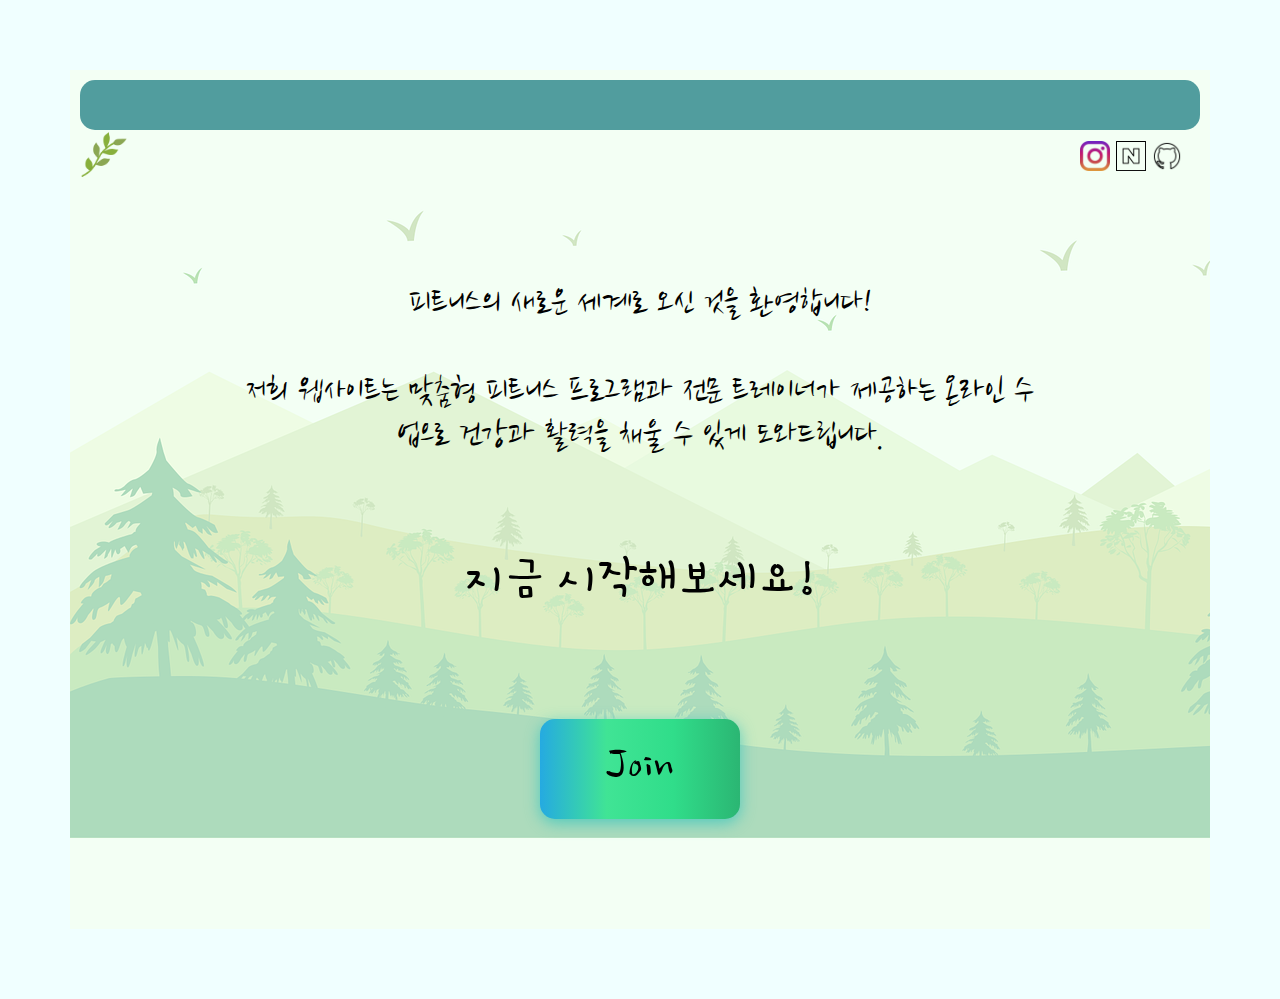
==== index.html @ 181926dd "first-page 디자인 수정" ====
<!DOCTYPE html>
<html lang="ko">
<head>
    <meta charset="UTF-8">
    <meta http-equiv="X-UA-Compatible" content="IE=edge">
    <meta name="viewport" content="width=device-width, initial-scale=1.0">
    <title>first_page</title>
    <link rel="stylesheet" href="first.css">
    <link rel="preconnect" href="https://fonts.googleapis.com">
<link rel="preconnect" href="https://fonts.gstatic.com" crossorigin>
<link href="https://fonts.googleapis.com/css2?family=Gamja+Flower&display=swap" rel="stylesheet">
<link href="https://fonts.googleapis.com/css2?family=Caveat&family=Dancing+Script&family=EB+Garamond:ital,wght@0,700;1,400&family=Gaegu:wght@300&family=Nanum+Brush+Script&family=Pangolin&display=swap" rel="stylesheet">
</head>
<body>
    <!------------------------------------------- 헤더 -------------------------------------------------------->
<header>
    <div class="main-string"></div>
    <img id="Logo-img" src="Logo.png" alt="로고">
    <div class="main">
    <a href="https://github.com/nohheeyeon"><img src="github.png" alt="깃허브"></a>
    <a href="https://m.blog.naver.com/scarletberries"><img src="naver.png" alt="네이버"></a>
    <a href="https://instagram.com/heeyeon_00?igshid=MzRlODBiNWFlZA=="><img src="instagram.png" alt="인스타그램"></a>
    </div>
    <div class="main-page">
    <div class="introduce">피트니스의 새로운 세계로 오신 것을 환영합니다! <br><br> 저희 웹사이트는 맞춤형 피트니스 프로그램과 전문 트레이너가 제공하는 온라인 수업으로 건강과 활력을 채울 수 있게 도와드립니다. <br><br><br> <span>지금 시작해보세요!</span></div>
    <!------------------------------------------- 버튼 oneclick--------------------------------------------------------->
    <a href="#" onclick="location.href='loading.html'"><input type="button" value="Join" /></a>
</header>
</div>
</body>
</html>
---- first.css ----
*{
    font-family: 'Nanum Brush Script', cursive;
}

body{
    background-color: azure;
}

header {
    padding: 10px;
    margin: 10px;
    position: relative; /* 부모 요소를 relative로 설정하여 가상 요소의 위치 기준을 설정 */
}

header::before {
    content: "";
    position: absolute;
    top: 0;
    left: 0;
    right: 0;
    bottom: 0;
    background-image: url(background_mountain.png);
    height: 100%;
    width: 100%;
    opacity: 0.3; /* 투명도를 조절할 값을 입력 (0.0 ~ 1.0 사이) */
    z-index: -1; /* 가상 요소를 배경 이미지의 뒤에 위치시킴 */
}

/* .main-string{
    box-sizing: border-box;
    background-color: rgb(19, 181, 127);
    height: 30px;
    width: 100vh;
} */

#Logo-img{
    height: 50px;
    width: 50px;
}

.main{
    display: flex;
    flex-direction: row-reverse;
    margin-top: -50px;
}

.main img{
    height: 30px;
    width: 30px;
    margin: 3px;
    position: relative;
    right: 15px;
}

body {
    padding: 30px;
    margin: 30px;
    background-color: azure;
}

.main-string {
    box-sizing: border-box;
    background-color: #519d9e;
    height: 50px;
    width: 100%;
    border-radius: 15px;
    border: none;
}

#Logo-img {
    height: 50px;
    width: 50px;
}

.main {
    display: flex;
    flex-direction: row-reverse;
    margin-top: -50px;
}

.main-page{
    display: flex;
    flex-direction: column;
    justify-content: center;
    align-items: center;
    margin: auto;
}
.introduce{
    font-size: 35px;
    margin-top: 200px;
    text-align: center;
    margin: 100px;
    width: 800px;
}

.introduce span{
    font-family: 'Gamja Flower', cursive;
    font-size: 50px;
}

input[type="button"] {
    background-image: linear-gradient(to right, #25aae1, #40e495, #30dd8a, #2bb673);
    box-shadow: 0 4px 15px 0 rgba(49, 196, 190, 0.75);
    margin-top: 10px;
    width: 200px;
    height: 100px;
    font-size: 50px;
    border: none;
    border-radius: 15px;
    position: relative;
    margin-bottom: 100px;
    transition: box-shadow 0.3s; /* box-shadow 속성에 transition 추가 */
}

input[type="button"]:hover{
    box-shadow: 8px 8px #99bdff;
    cursor: pointer;
}

input[type="button"]:not(:hover) {
    transition: box-shadow 0.3s; /* hover 상태가 아닐 때도 transition 추가 */
}
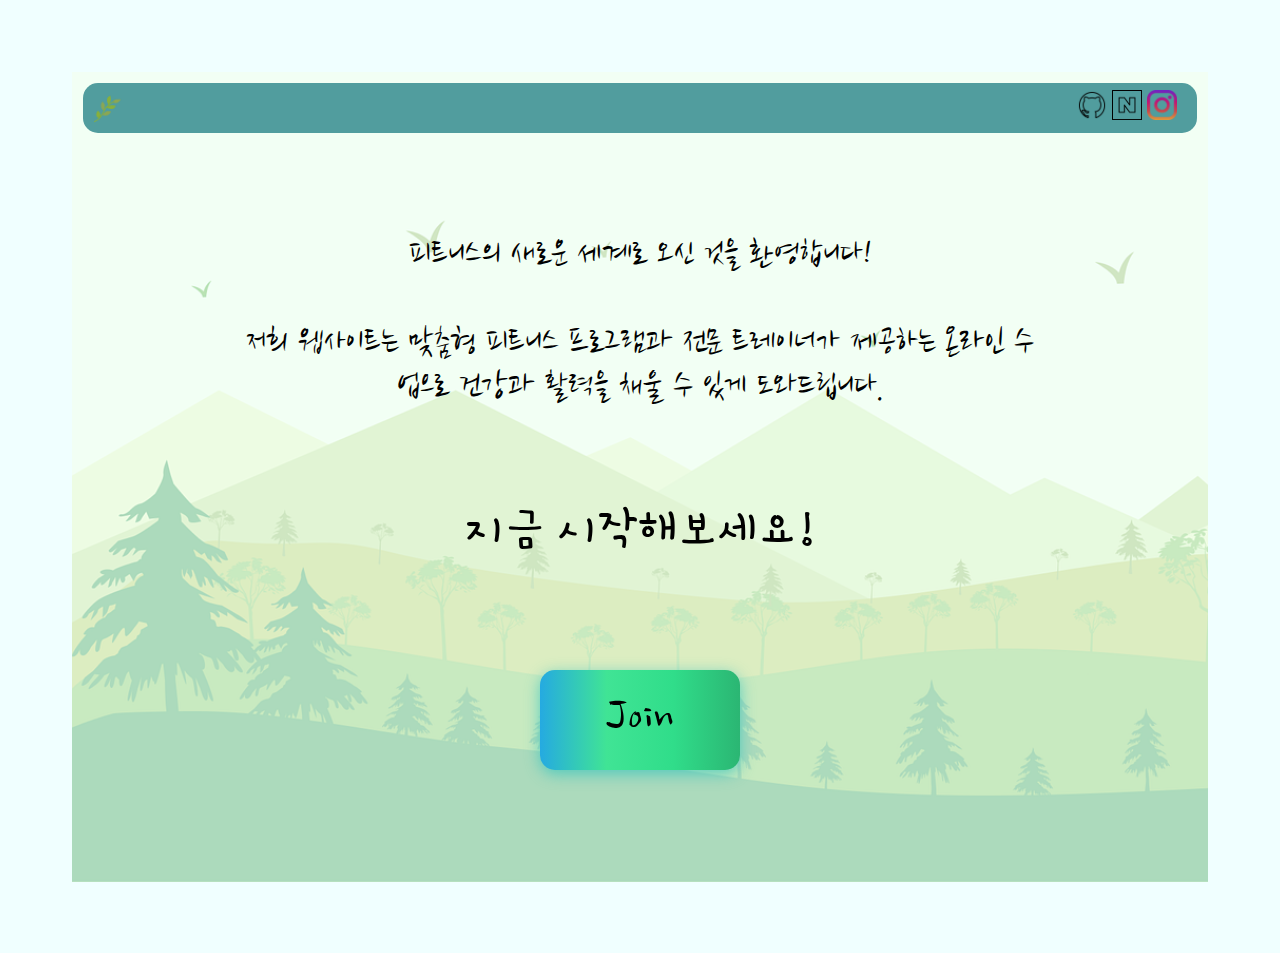
==== commit e5184aeb: "미디어 쿼리 추가" ====
--- a/index.html
+++ b/index.html
@@ -14,13 +14,14 @@
 <body>
     <!------------------------------------------- 헤더 -------------------------------------------------------->
 <header>
-    <div class="main-string"></div>
+    <div class="main-string">
+    <div class="main">
     <img id="Logo-img" src="Logo.png" alt="로고">
-    <div class="main">
     <a href="https://github.com/nohheeyeon"><img src="github.png" alt="깃허브"></a>
     <a href="https://m.blog.naver.com/scarletberries"><img src="naver.png" alt="네이버"></a>
     <a href="https://instagram.com/heeyeon_00?igshid=MzRlODBiNWFlZA=="><img src="instagram.png" alt="인스타그램"></a>
     </div>
+</div>
     <div class="main-page">
     <div class="introduce">피트니스의 새로운 세계로 오신 것을 환영합니다! <br><br> 저희 웹사이트는 맞춤형 피트니스 프로그램과 전문 트레이너가 제공하는 온라인 수업으로 건강과 활력을 채울 수 있게 도와드립니다. <br><br><br> <span>지금 시작해보세요!</span></div>
     <!------------------------------------------- 버튼 oneclick--------------------------------------------------------->
--- a/first.css
+++ b/first.css
@@ -1,15 +1,17 @@
-*{
+* {
     font-family: 'Nanum Brush Script', cursive;
 }
 
-body{
+body {
     background-color: azure;
+    padding: 30px;
+    margin: 30px;
 }
 
 header {
-    padding: 10px;
-    margin: 10px;
-    position: relative; /* 부모 요소를 relative로 설정하여 가상 요소의 위치 기준을 설정 */
+    padding: 1%;
+    margin: 1%;
+    position: relative;
 }
 
 header::before {
@@ -20,42 +22,35 @@
     right: 0;
     bottom: 0;
     background-image: url(background_mountain.png);
-    height: 100%;
-    width: 100%;
-    opacity: 0.3; /* 투명도를 조절할 값을 입력 (0.0 ~ 1.0 사이) */
-    z-index: -1; /* 가상 요소를 배경 이미지의 뒤에 위치시킴 */
+    background-size: cover;
+    opacity: 0.3;
+    z-index: -1;
 }
 
-/* .main-string{
-    box-sizing: border-box;
-    background-color: rgb(19, 181, 127);
-    height: 30px;
-    width: 100vh;
-} */
-
-#Logo-img{
-    height: 50px;
-    width: 50px;
+.main {
+    display: flex;
+    justify-content: space-between;
+    align-items: center;
 }
 
-.main{
-    display: flex;
-    flex-direction: row-reverse;
-    margin-top: -50px;
+.main img#Logo-img {
+    margin-right: auto;
+    margin-left: 25px;
 }
 
-.main img{
+.main img:not(#Logo-img) {
+    margin-left: auto;
+    margin-right: 5px;
+}
+
+
+
+.main img {
     height: 30px;
     width: 30px;
-    margin: 3px;
+    margin: 7px;
     position: relative;
     right: 15px;
-}
-
-body {
-    padding: 30px;
-    margin: 30px;
-    background-color: azure;
 }
 
 .main-string {
@@ -67,25 +62,15 @@
     border: none;
 }
 
-#Logo-img {
-    height: 50px;
-    width: 50px;
-}
-
-.main {
-    display: flex;
-    flex-direction: row-reverse;
-    margin-top: -50px;
-}
-
-.main-page{
+.main-page {
     display: flex;
     flex-direction: column;
     justify-content: center;
     align-items: center;
     margin: auto;
 }
-.introduce{
+
+.introduce {
     font-size: 35px;
     margin-top: 200px;
     text-align: center;
@@ -93,7 +78,7 @@
     width: 800px;
 }
 
-.introduce span{
+.introduce span {
     font-family: 'Gamja Flower', cursive;
     font-size: 50px;
 }
@@ -109,14 +94,52 @@
     border-radius: 15px;
     position: relative;
     margin-bottom: 100px;
-    transition: box-shadow 0.3s; /* box-shadow 속성에 transition 추가 */
+    transition: box-shadow 0.3s;
 }
 
-input[type="button"]:hover{
+input[type="button"]:hover {
     box-shadow: 8px 8px #99bdff;
     cursor: pointer;
 }
 
 input[type="button"]:not(:hover) {
-    transition: box-shadow 0.3s; /* hover 상태가 아닐 때도 transition 추가 */
+    transition: box-shadow 0.3s;
 }
+
+/* 미디어 쿼리 */
+
+@media (max-width: 768px) {
+    .introduce {
+        font-size: 25px;
+        width: 100%;
+    }
+
+    .introduce span {
+        font-size: 40px;
+    }
+
+    input[type="button"] {
+        width: 150px;
+        height: 80px;
+        font-size: 30px;
+        margin-bottom: 50px;
+    }
+}
+
+@media (max-width: 480px) {
+    .introduce {
+        font-size: 20px;
+        width: 100%;
+    }
+
+    .introduce span {
+        font-size: 35px;
+    }
+
+    input[type="button"] {
+        width: 120px;
+        height: 60px;
+        font-size: 25px;
+        margin-bottom: 30px;
+    }
+}
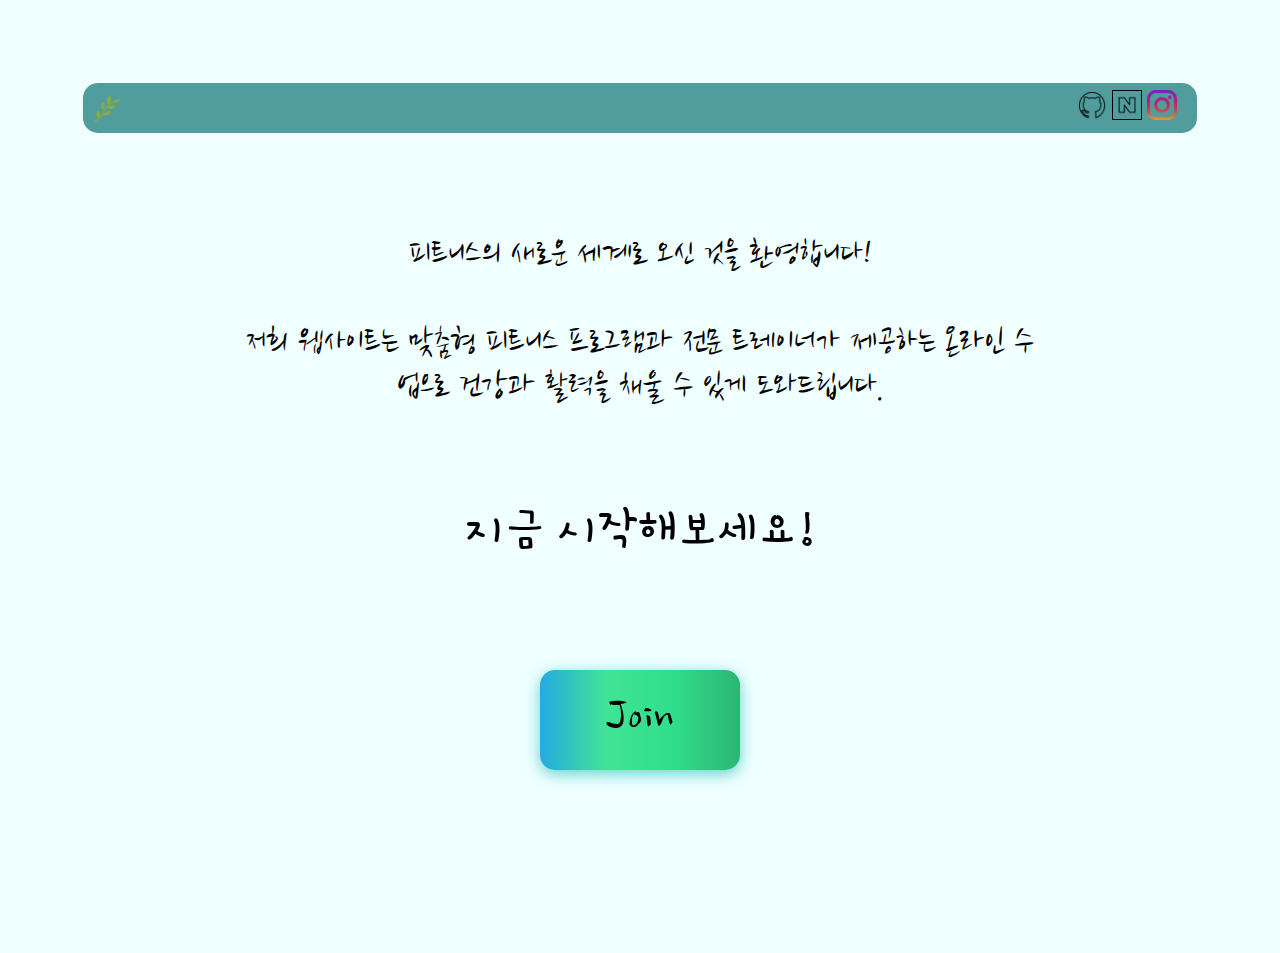
==== commit d1c087d2: "asset, cs, js 정리" ====
--- a/index.html
+++ b/index.html
@@ -5,7 +5,7 @@
     <meta http-equiv="X-UA-Compatible" content="IE=edge">
     <meta name="viewport" content="width=device-width, initial-scale=1.0">
     <title>first_page</title>
-    <link rel="stylesheet" href="first.css">
+    <link rel="stylesheet" href="css/first.css">
     <link rel="preconnect" href="https://fonts.googleapis.com">
 <link rel="preconnect" href="https://fonts.gstatic.com" crossorigin>
 <link href="https://fonts.googleapis.com/css2?family=Gamja+Flower&display=swap" rel="stylesheet">
@@ -16,10 +16,10 @@
 <header>
     <div class="main-string">
     <div class="main">
-    <img id="Logo-img" src="Logo.png" alt="로고">
-    <a href="https://github.com/nohheeyeon"><img src="github.png" alt="깃허브"></a>
-    <a href="https://m.blog.naver.com/scarletberries"><img src="naver.png" alt="네이버"></a>
-    <a href="https://instagram.com/heeyeon_00?igshid=MzRlODBiNWFlZA=="><img src="instagram.png" alt="인스타그램"></a>
+    <img id="Logo-img" src="asset/Logo.png" alt="로고">
+    <a href="https://github.com/nohheeyeon"><img src="asset/github.png" alt="깃허브"></a>
+    <a href="https://m.blog.naver.com/scarletberries"><img src="asset/naver.png" alt="네이버"></a>
+    <a href="https://instagram.com/heeyeon_00?igshid=MzRlODBiNWFlZA=="><img src="asset/instagram.png" alt="인스타그램"></a>
     </div>
 </div>
     <div class="main-page">
--- a/css/first.css
+++ b/css/first.css
@@ -0,0 +1,145 @@
+* {
+    font-family: 'Nanum Brush Script', cursive;
+}
+
+body {
+    background-color: azure;
+    padding: 30px;
+    margin: 30px;
+}
+
+header {
+    padding: 1%;
+    margin: 1%;
+    position: relative;
+}
+
+header::before {
+    content: "";
+    position: absolute;
+    top: 0;
+    left: 0;
+    right: 0;
+    bottom: 0;
+    background-image: url(asset/background_mountain.png);
+    background-size: cover;
+    opacity: 0.3;
+    z-index: -1;
+}
+
+.main {
+    display: flex;
+    justify-content: space-between;
+    align-items: center;
+}
+
+.main img#Logo-img {
+    margin-right: auto;
+    margin-left: 25px;
+}
+
+.main img:not(#Logo-img) {
+    margin-left: auto;
+    margin-right: 5px;
+}
+
+
+
+.main img {
+    height: 30px;
+    width: 30px;
+    margin: 7px;
+    position: relative;
+    right: 15px;
+}
+
+.main-string {
+    box-sizing: border-box;
+    background-color: #519d9e;
+    height: 50px;
+    width: 100%;
+    border-radius: 15px;
+    border: none;
+}
+
+.main-page {
+    display: flex;
+    flex-direction: column;
+    justify-content: center;
+    align-items: center;
+    margin: auto;
+}
+
+.introduce {
+    font-size: 35px;
+    margin-top: 200px;
+    text-align: center;
+    margin: 100px;
+    width: 800px;
+}
+
+.introduce span {
+    font-family: 'Gamja Flower', cursive;
+    font-size: 50px;
+}
+
+input[type="button"] {
+    background-image: linear-gradient(to right, #25aae1, #40e495, #30dd8a, #2bb673);
+    box-shadow: 0 4px 15px 0 rgba(49, 196, 190, 0.75);
+    margin-top: 10px;
+    width: 200px;
+    height: 100px;
+    font-size: 50px;
+    border: none;
+    border-radius: 15px;
+    position: relative;
+    margin-bottom: 100px;
+    transition: box-shadow 0.3s;
+}
+
+input[type="button"]:hover {
+    box-shadow: 8px 8px #99bdff;
+    cursor: pointer;
+}
+
+input[type="button"]:not(:hover) {
+    transition: box-shadow 0.3s;
+}
+
+/* 미디어 쿼리 */
+
+@media (max-width: 768px) {
+    .introduce {
+        font-size: 25px;
+        width: 100%;
+    }
+
+    .introduce span {
+        font-size: 40px;
+    }
+
+    input[type="button"] {
+        width: 150px;
+        height: 80px;
+        font-size: 30px;
+        margin-bottom: 50px;
+    }
+}
+
+@media (max-width: 480px) {
+    .introduce {
+        font-size: 20px;
+        width: 100%;
+    }
+
+    .introduce span {
+        font-size: 35px;
+    }
+
+    input[type="button"] {
+        width: 120px;
+        height: 60px;
+        font-size: 25px;
+        margin-bottom: 30px;
+    }
+}
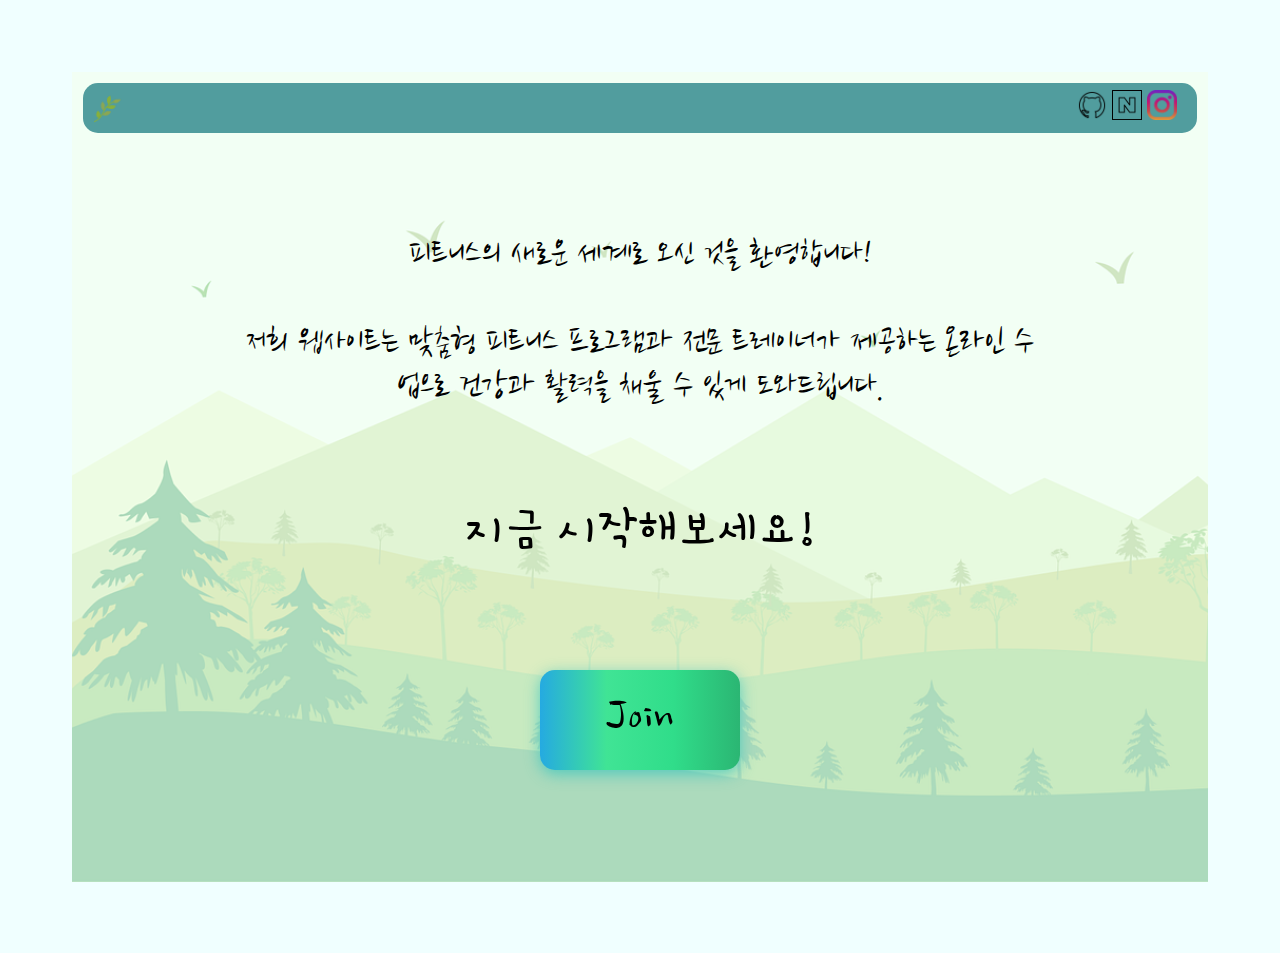
==== commit c2d75646: "index.html 경로 변경" ====
--- a/index.html
+++ b/index.html
@@ -5,7 +5,7 @@
     <meta http-equiv="X-UA-Compatible" content="IE=edge">
     <meta name="viewport" content="width=device-width, initial-scale=1.0">
     <title>first_page</title>
-    <link rel="stylesheet" href="css/first.css">
+    <link rel="stylesheet" href="../css/first.css">
     <link rel="preconnect" href="https://fonts.googleapis.com">
 <link rel="preconnect" href="https://fonts.gstatic.com" crossorigin>
 <link href="https://fonts.googleapis.com/css2?family=Gamja+Flower&display=swap" rel="stylesheet">
@@ -16,10 +16,10 @@
 <header>
     <div class="main-string">
     <div class="main">
-    <img id="Logo-img" src="asset/Logo.png" alt="로고">
-    <a href="https://github.com/nohheeyeon"><img src="asset/github.png" alt="깃허브"></a>
-    <a href="https://m.blog.naver.com/scarletberries"><img src="asset/naver.png" alt="네이버"></a>
-    <a href="https://instagram.com/heeyeon_00?igshid=MzRlODBiNWFlZA=="><img src="asset/instagram.png" alt="인스타그램"></a>
+    <img id="Logo-img" src="../asset/Logo.png" alt="로고">
+    <a href="https://github.com/nohheeyeon"><img src="../asset/github.png" alt="깃허브"></a>
+    <a href="https://m.blog.naver.com/scarletberries"><img src="../asset/naver.png" alt="네이버"></a>
+    <a href="https://instagram.com/heeyeon_00?igshid=MzRlODBiNWFlZA=="><img src="../asset/instagram.png" alt="인스타그램"></a>
     </div>
 </div>
     <div class="main-page">
--- a/css/first.css
+++ b/css/first.css
@@ -21,7 +21,7 @@
     left: 0;
     right: 0;
     bottom: 0;
-    background-image: url(asset/background_mountain.png);
+    background-image: url(../asset/background_mountain.png);
     background-size: cover;
     opacity: 0.3;
     z-index: -1;
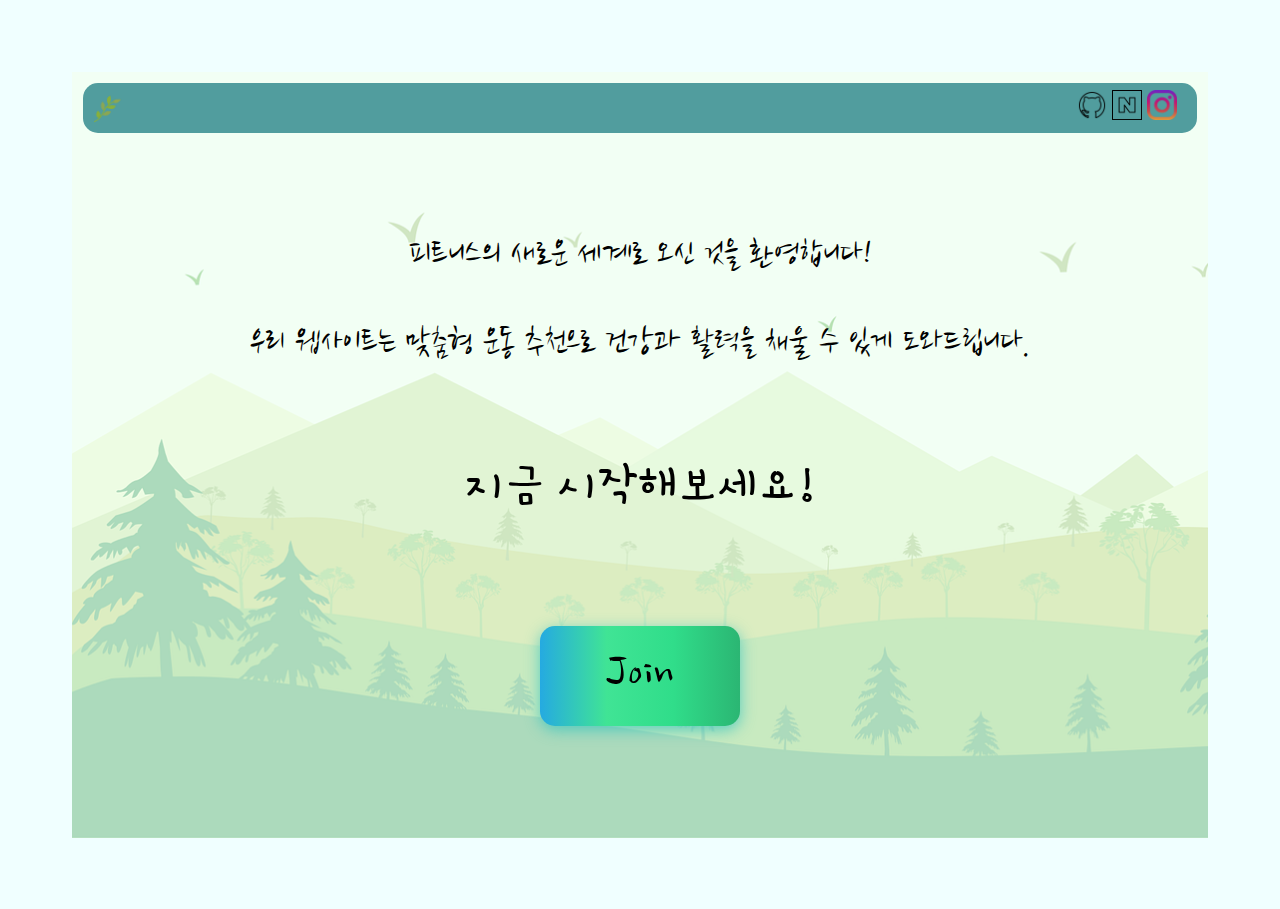
==== commit 47deba9a: "사이트 소개 변경" ====
--- a/index.html
+++ b/index.html
@@ -5,7 +5,7 @@
     <meta http-equiv="X-UA-Compatible" content="IE=edge">
     <meta name="viewport" content="width=device-width, initial-scale=1.0">
     <title>first_page</title>
-    <link rel="stylesheet" href="../css/first.css">
+    <link rel="stylesheet" href="css/first.css">
     <link rel="preconnect" href="https://fonts.googleapis.com">
 <link rel="preconnect" href="https://fonts.gstatic.com" crossorigin>
 <link href="https://fonts.googleapis.com/css2?family=Gamja+Flower&display=swap" rel="stylesheet">
@@ -16,16 +16,16 @@
 <header>
     <div class="main-string">
     <div class="main">
-    <img id="Logo-img" src="../asset/Logo.png" alt="로고">
-    <a href="https://github.com/nohheeyeon"><img src="../asset/github.png" alt="깃허브"></a>
-    <a href="https://m.blog.naver.com/scarletberries"><img src="../asset/naver.png" alt="네이버"></a>
-    <a href="https://instagram.com/heeyeon_00?igshid=MzRlODBiNWFlZA=="><img src="../asset/instagram.png" alt="인스타그램"></a>
+    <img id="Logo-img" src="asset/Logo.png" alt="로고">
+    <a href="https://github.com/nohheeyeon"><img src="asset/github.png" alt="깃허브"></a>
+    <a href="https://m.blog.naver.com/scarletberries"><img src="asset/naver.png" alt="네이버"></a>
+    <a href="https://instagram.com/heeyeon_00?igshid=MzRlODBiNWFlZA=="><img src="asset/instagram.png" alt="인스타그램"></a>
     </div>
 </div>
     <div class="main-page">
-    <div class="introduce">피트니스의 새로운 세계로 오신 것을 환영합니다! <br><br> 저희 웹사이트는 맞춤형 피트니스 프로그램과 전문 트레이너가 제공하는 온라인 수업으로 건강과 활력을 채울 수 있게 도와드립니다. <br><br><br> <span>지금 시작해보세요!</span></div>
+    <div class="introduce">피트니스의 새로운 세계로 오신 것을 환영합니다! <br><br> 우리 웹사이트는 맞춤형 운동 추천으로 건강과 활력을 채울 수 있게 도와드립니다. <br><br><br> <span>지금 시작해보세요!</span></div>
     <!------------------------------------------- 버튼 oneclick--------------------------------------------------------->
-    <a href="#" onclick="location.href='loading.html'"><input type="button" value="Join" /></a>
+    <a href="#" onclick="location.href='html/loading.html'"><input type="button" value="Join" /></a>
 </header>
 </div>
 </body>
